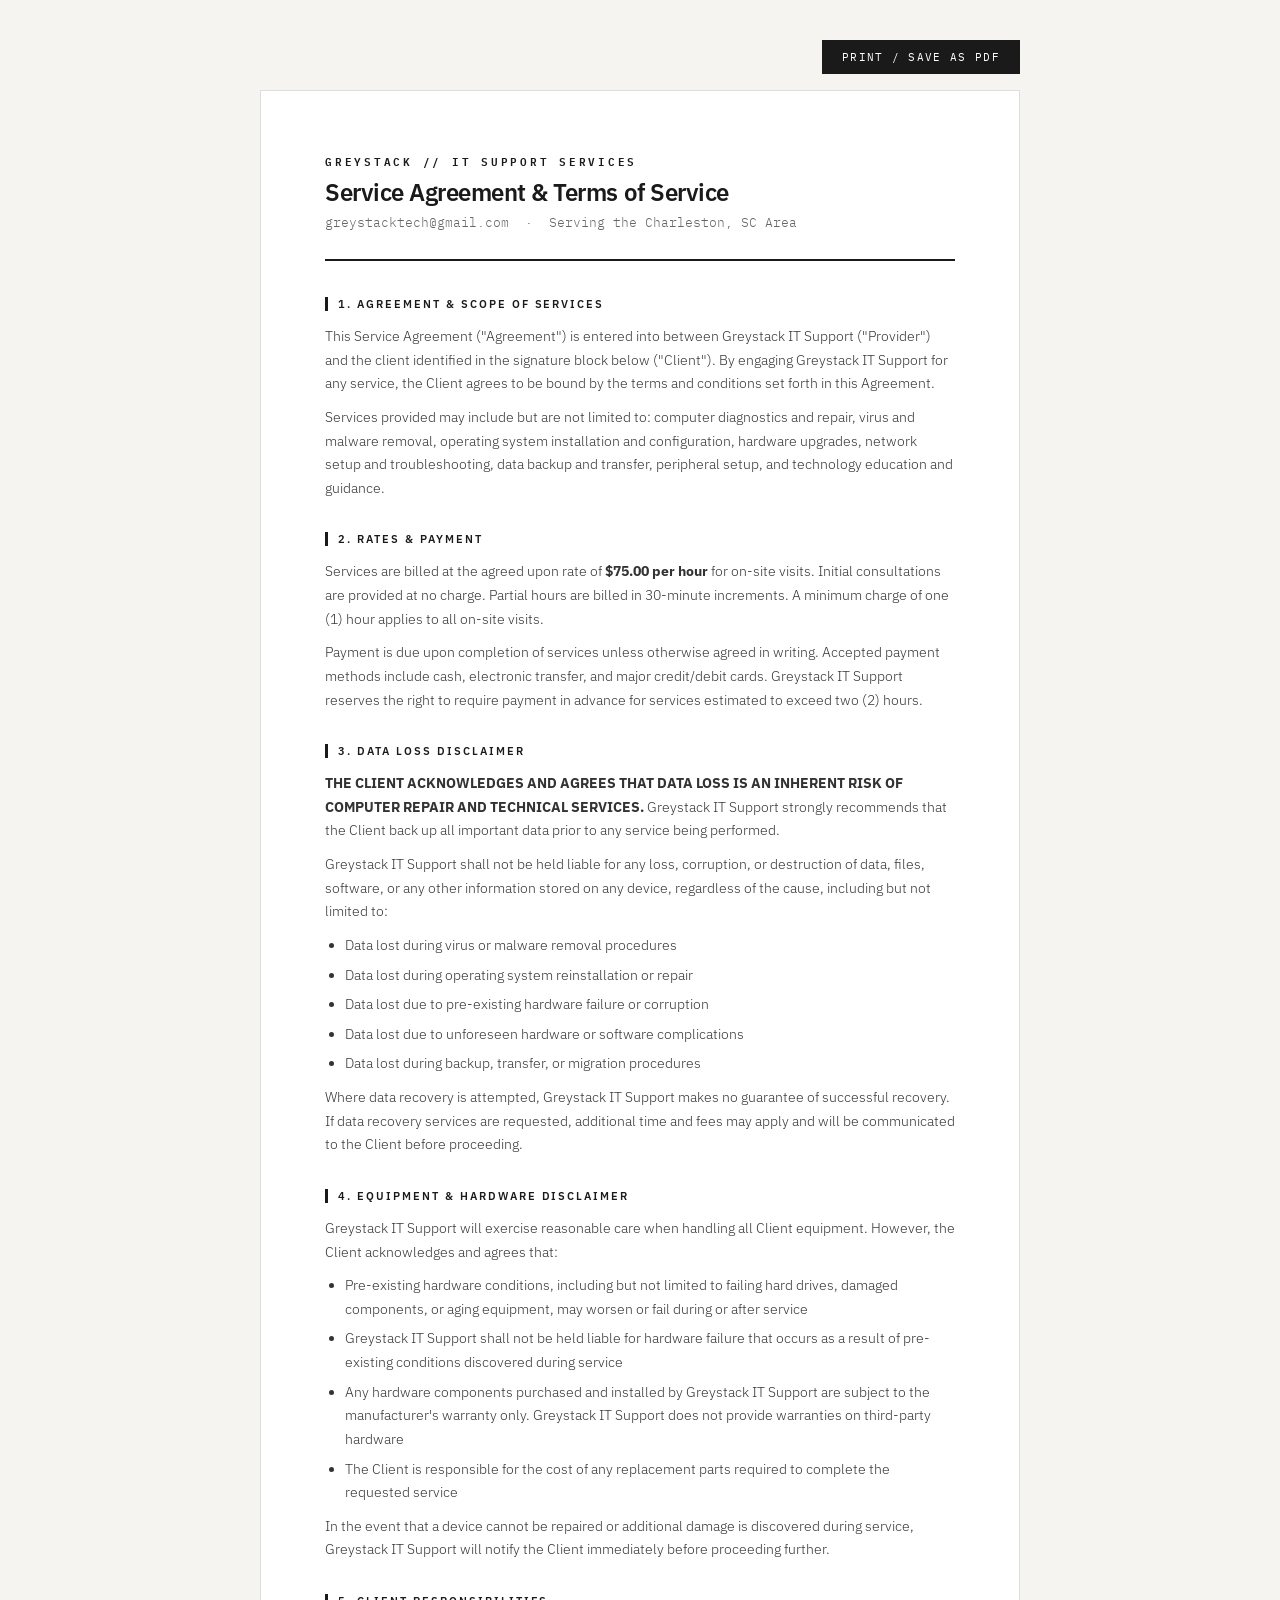
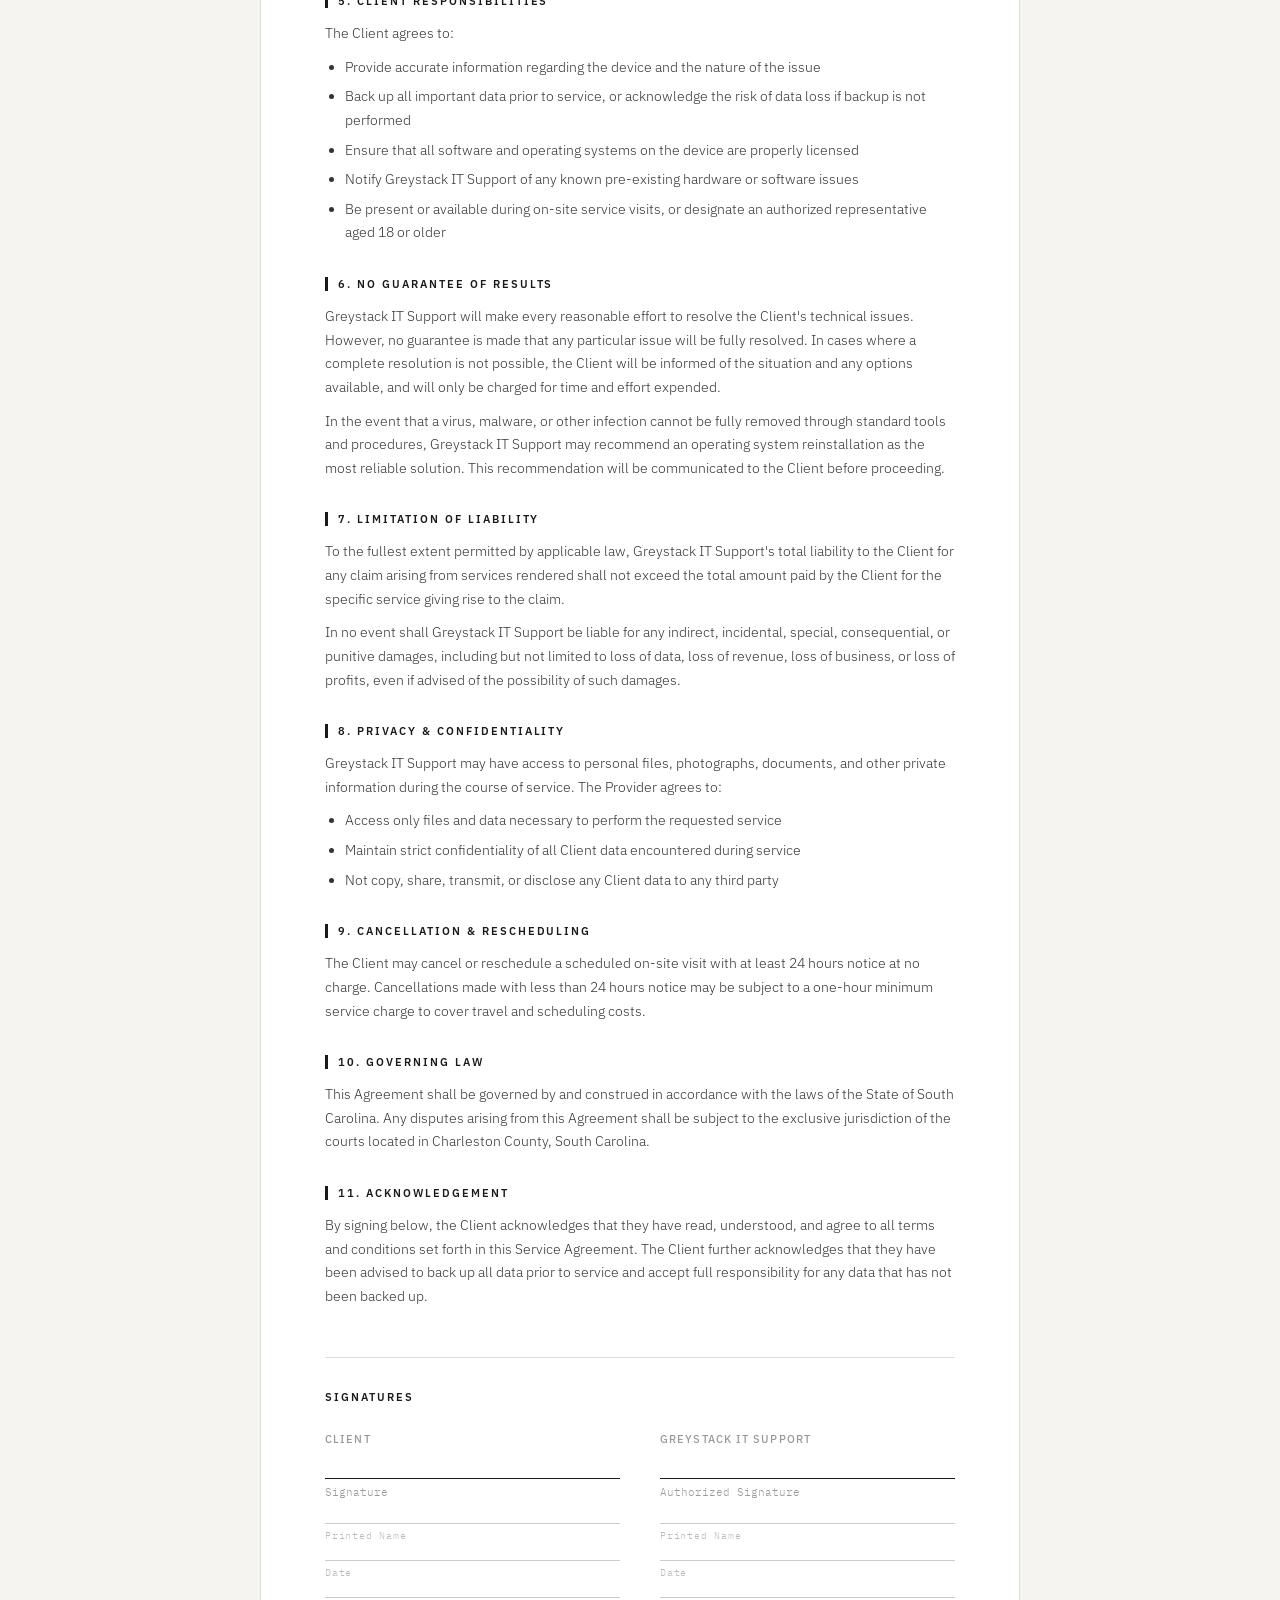
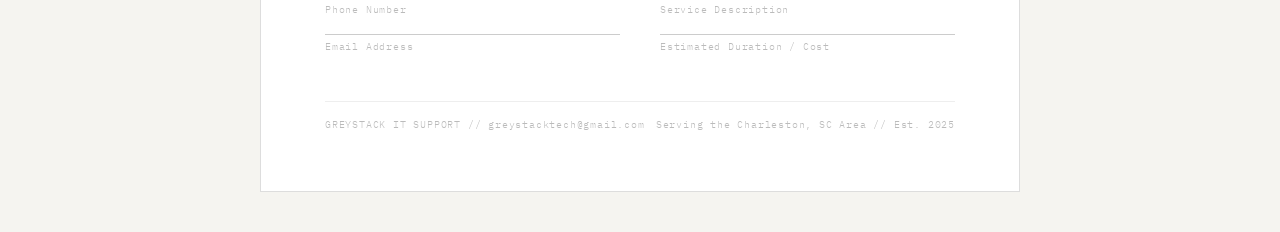
==== agreement.html @ f7b61b0c "Add files via upload" ====
<!DOCTYPE html>
<html lang="en">
<head>
<meta charset="UTF-8">
<meta name="viewport" content="width=device-width, initial-scale=1.0">
<title>Greystack — Service Agreement & Terms</title>
<link href="https://fonts.googleapis.com/css2?family=IBM+Plex+Mono:wght@400;600&family=IBM+Plex+Sans:wght@300;400;500;600&display=swap" rel="stylesheet">
<style>
  *, *::before, *::after { box-sizing: border-box; margin: 0; padding: 0; }

  body {
    background: #f5f4f0;
    font-family: 'IBM Plex Sans', sans-serif;
    font-weight: 300;
    color: #1a1a1a;
    padding: 40px 20px;
  }

  .document {
    max-width: 760px;
    margin: 0 auto;
    background: #fff;
    border: 1px solid #ddd;
    padding: 60px 64px;
  }

  /* Header */
  .doc-header {
    border-bottom: 2px solid #1a1a1a;
    padding-bottom: 28px;
    margin-bottom: 36px;
  }

  .doc-brand {
    font-family: 'IBM Plex Mono', monospace;
    font-size: 11px;
    font-weight: 600;
    letter-spacing: 0.25em;
    text-transform: uppercase;
    color: #1a1a1a;
    margin-bottom: 6px;
  }

  .doc-title {
    font-size: 24px;
    font-weight: 600;
    letter-spacing: -0.02em;
    margin-bottom: 6px;
  }

  .doc-subtitle {
    font-size: 13px;
    color: #666;
    font-family: 'IBM Plex Mono', monospace;
  }

  /* Section */
  .section {
    margin-bottom: 32px;
  }

  .section-title {
    font-size: 11px;
    font-weight: 600;
    letter-spacing: 0.18em;
    text-transform: uppercase;
    color: #1a1a1a;
    border-left: 3px solid #1a1a1a;
    padding-left: 10px;
    margin-bottom: 14px;
  }

  p {
    font-size: 13.5px;
    line-height: 1.75;
    color: #333;
    margin-bottom: 10px;
  }

  ul {
    margin: 10px 0 10px 20px;
  }

  ul li {
    font-size: 13.5px;
    line-height: 1.75;
    color: #333;
    margin-bottom: 6px;
  }

  /* Signature block */
  .signature-block {
    margin-top: 48px;
    border-top: 1px solid #ddd;
    padding-top: 32px;
  }

  .sig-title {
    font-size: 11px;
    font-weight: 600;
    letter-spacing: 0.18em;
    text-transform: uppercase;
    color: #1a1a1a;
    margin-bottom: 28px;
  }

  .sig-grid {
    display: grid;
    grid-template-columns: 1fr 1fr;
    gap: 40px;
  }

  .sig-group { }

  .sig-label {
    font-size: 11px;
    font-weight: 500;
    letter-spacing: 0.1em;
    text-transform: uppercase;
    color: #999;
    margin-bottom: 32px;
  }

  .sig-line {
    border-bottom: 1px solid #1a1a1a;
    height: 1px;
    margin-bottom: 6px;
  }

  .sig-line-label {
    font-size: 11px;
    color: #999;
    font-family: 'IBM Plex Mono', monospace;
  }

  .sig-fields {
    margin-top: 24px;
    display: flex;
    flex-direction: column;
    gap: 18px;
  }

  .sig-field { }

  .sig-field-line {
    border-bottom: 1px solid #ccc;
    height: 1px;
    margin-bottom: 5px;
  }

  .sig-field-label {
    font-size: 10px;
    color: #bbb;
    font-family: 'IBM Plex Mono', monospace;
    letter-spacing: 0.08em;
  }

  /* Footer */
  .doc-footer {
    margin-top: 48px;
    border-top: 1px solid #eee;
    padding-top: 16px;
    display: flex;
    justify-content: space-between;
    align-items: center;
  }

  .doc-footer-left {
    font-family: 'IBM Plex Mono', monospace;
    font-size: 10px;
    color: #bbb;
    letter-spacing: 0.08em;
  }

  .doc-footer-right {
    font-family: 'IBM Plex Mono', monospace;
    font-size: 10px;
    color: #bbb;
    letter-spacing: 0.08em;
  }

  /* Print styles */
  @media print {
    body { background: #fff; padding: 0; }
    .document { border: none; padding: 40px; max-width: 100%; }
    .no-print { display: none; }
  }

  /* Print button */
  .print-bar {
    max-width: 760px;
    margin: 0 auto 16px;
    display: flex;
    justify-content: flex-end;
    gap: 10px;
  }

  .print-btn {
    font-family: 'IBM Plex Mono', monospace;
    font-size: 11px;
    letter-spacing: 0.12em;
    text-transform: uppercase;
    background: #1a1a1a;
    color: #fff;
    border: none;
    padding: 10px 20px;
    cursor: pointer;
    transition: opacity 0.2s;
  }

  .print-btn:hover { opacity: 0.8; }
</style>
</head>
<body>

<div class="print-bar no-print">
  <button class="print-btn" onclick="window.print()">Print / Save as PDF</button>
</div>

<div class="document">

  <div class="doc-header">
    <div class="doc-brand">Greystack // IT Support Services</div>
    <div class="doc-title">Service Agreement &amp; Terms of Service</div>
    <div class="doc-subtitle">greystacktech@gmail.com &nbsp;·&nbsp; Serving the Charleston, SC Area</div>
  </div>

  <!-- Section 1 -->
  <div class="section">
    <div class="section-title">1. Agreement &amp; Scope of Services</div>
    <p>This Service Agreement ("Agreement") is entered into between Greystack IT Support ("Provider") and the client identified in the signature block below ("Client"). By engaging Greystack IT Support for any service, the Client agrees to be bound by the terms and conditions set forth in this Agreement.</p>
    <p>Services provided may include but are not limited to: computer diagnostics and repair, virus and malware removal, operating system installation and configuration, hardware upgrades, network setup and troubleshooting, data backup and transfer, peripheral setup, and technology education and guidance.</p>
  </div>

  <!-- Section 2 -->
  <div class="section">
    <div class="section-title">2. Rates &amp; Payment</div>
    <p>Services are billed at the agreed upon rate of <strong>$75.00 per hour</strong> for on-site visits. Initial consultations are provided at no charge. Partial hours are billed in 30-minute increments. A minimum charge of one (1) hour applies to all on-site visits.</p>
    <p>Payment is due upon completion of services unless otherwise agreed in writing. Accepted payment methods include cash, electronic transfer, and major credit/debit cards. Greystack IT Support reserves the right to require payment in advance for services estimated to exceed two (2) hours.</p>
  </div>

  <!-- Section 3 -->
  <div class="section">
    <div class="section-title">3. Data Loss Disclaimer</div>
    <p><strong>THE CLIENT ACKNOWLEDGES AND AGREES THAT DATA LOSS IS AN INHERENT RISK OF COMPUTER REPAIR AND TECHNICAL SERVICES.</strong> Greystack IT Support strongly recommends that the Client back up all important data prior to any service being performed.</p>
    <p>Greystack IT Support shall not be held liable for any loss, corruption, or destruction of data, files, software, or any other information stored on any device, regardless of the cause, including but not limited to:</p>
    <ul>
      <li>Data lost during virus or malware removal procedures</li>
      <li>Data lost during operating system reinstallation or repair</li>
      <li>Data lost due to pre-existing hardware failure or corruption</li>
      <li>Data lost due to unforeseen hardware or software complications</li>
      <li>Data lost during backup, transfer, or migration procedures</li>
    </ul>
    <p>Where data recovery is attempted, Greystack IT Support makes no guarantee of successful recovery. If data recovery services are requested, additional time and fees may apply and will be communicated to the Client before proceeding.</p>
  </div>

  <!-- Section 4 -->
  <div class="section">
    <div class="section-title">4. Equipment &amp; Hardware Disclaimer</div>
    <p>Greystack IT Support will exercise reasonable care when handling all Client equipment. However, the Client acknowledges and agrees that:</p>
    <ul>
      <li>Pre-existing hardware conditions, including but not limited to failing hard drives, damaged components, or aging equipment, may worsen or fail during or after service</li>
      <li>Greystack IT Support shall not be held liable for hardware failure that occurs as a result of pre-existing conditions discovered during service</li>
      <li>Any hardware components purchased and installed by Greystack IT Support are subject to the manufacturer's warranty only. Greystack IT Support does not provide warranties on third-party hardware</li>
      <li>The Client is responsible for the cost of any replacement parts required to complete the requested service</li>
    </ul>
    <p>In the event that a device cannot be repaired or additional damage is discovered during service, Greystack IT Support will notify the Client immediately before proceeding further.</p>
  </div>

  <!-- Section 5 -->
  <div class="section">
    <div class="section-title">5. Client Responsibilities</div>
    <p>The Client agrees to:</p>
    <ul>
      <li>Provide accurate information regarding the device and the nature of the issue</li>
      <li>Back up all important data prior to service, or acknowledge the risk of data loss if backup is not performed</li>
      <li>Ensure that all software and operating systems on the device are properly licensed</li>
      <li>Notify Greystack IT Support of any known pre-existing hardware or software issues</li>
      <li>Be present or available during on-site service visits, or designate an authorized representative aged 18 or older</li>
    </ul>
  </div>

  <!-- Section 6 -->
  <div class="section">
    <div class="section-title">6. No Guarantee of Results</div>
    <p>Greystack IT Support will make every reasonable effort to resolve the Client's technical issues. However, no guarantee is made that any particular issue will be fully resolved. In cases where a complete resolution is not possible, the Client will be informed of the situation and any options available, and will only be charged for time and effort expended.</p>
    <p>In the event that a virus, malware, or other infection cannot be fully removed through standard tools and procedures, Greystack IT Support may recommend an operating system reinstallation as the most reliable solution. This recommendation will be communicated to the Client before proceeding.</p>
  </div>

  <!-- Section 7 -->
  <div class="section">
    <div class="section-title">7. Limitation of Liability</div>
    <p>To the fullest extent permitted by applicable law, Greystack IT Support's total liability to the Client for any claim arising from services rendered shall not exceed the total amount paid by the Client for the specific service giving rise to the claim.</p>
    <p>In no event shall Greystack IT Support be liable for any indirect, incidental, special, consequential, or punitive damages, including but not limited to loss of data, loss of revenue, loss of business, or loss of profits, even if advised of the possibility of such damages.</p>
  </div>

  <!-- Section 8 -->
  <div class="section">
    <div class="section-title">8. Privacy &amp; Confidentiality</div>
    <p>Greystack IT Support may have access to personal files, photographs, documents, and other private information during the course of service. The Provider agrees to:</p>
    <ul>
      <li>Access only files and data necessary to perform the requested service</li>
      <li>Maintain strict confidentiality of all Client data encountered during service</li>
      <li>Not copy, share, transmit, or disclose any Client data to any third party</li>
    </ul>
  </div>

  <!-- Section 9 -->
  <div class="section">
    <div class="section-title">9. Cancellation &amp; Rescheduling</div>
    <p>The Client may cancel or reschedule a scheduled on-site visit with at least 24 hours notice at no charge. Cancellations made with less than 24 hours notice may be subject to a one-hour minimum service charge to cover travel and scheduling costs.</p>
  </div>

  <!-- Section 10 -->
  <div class="section">
    <div class="section-title">10. Governing Law</div>
    <p>This Agreement shall be governed by and construed in accordance with the laws of the State of South Carolina. Any disputes arising from this Agreement shall be subject to the exclusive jurisdiction of the courts located in Charleston County, South Carolina.</p>
  </div>

  <!-- Section 11 -->
  <div class="section">
    <div class="section-title">11. Acknowledgement</div>
    <p>By signing below, the Client acknowledges that they have read, understood, and agree to all terms and conditions set forth in this Service Agreement. The Client further acknowledges that they have been advised to back up all data prior to service and accept full responsibility for any data that has not been backed up.</p>
  </div>

  <!-- Signature Block -->
  <div class="signature-block">
    <div class="sig-title">Signatures</div>
    <div class="sig-grid">

      <div class="sig-group">
        <div class="sig-label">Client</div>
        <div class="sig-line"></div>
        <div class="sig-line-label">Signature</div>
        <div class="sig-fields">
          <div class="sig-field">
            <div class="sig-field-line"></div>
            <div class="sig-field-label">Printed Name</div>
          </div>
          <div class="sig-field">
            <div class="sig-field-line"></div>
            <div class="sig-field-label">Date</div>
          </div>
          <div class="sig-field">
            <div class="sig-field-line"></div>
            <div class="sig-field-label">Phone Number</div>
          </div>
          <div class="sig-field">
            <div class="sig-field-line"></div>
            <div class="sig-field-label">Email Address</div>
          </div>
        </div>
      </div>

      <div class="sig-group">
        <div class="sig-label">Greystack IT Support</div>
        <div class="sig-line"></div>
        <div class="sig-line-label">Authorized Signature</div>
        <div class="sig-fields">
          <div class="sig-field">
            <div class="sig-field-line"></div>
            <div class="sig-field-label">Printed Name</div>
          </div>
          <div class="sig-field">
            <div class="sig-field-line"></div>
            <div class="sig-field-label">Date</div>
          </div>
          <div class="sig-field">
            <div class="sig-field-line"></div>
            <div class="sig-field-label">Service Description</div>
          </div>
          <div class="sig-field">
            <div class="sig-field-line"></div>
            <div class="sig-field-label">Estimated Duration / Cost</div>
          </div>
        </div>
      </div>

    </div>
  </div>

  <!-- Footer -->
  <div class="doc-footer">
    <div class="doc-footer-left">GREYSTACK IT SUPPORT // greystacktech@gmail.com</div>
    <div class="doc-footer-right">Serving the Charleston, SC Area // Est. 2025</div>
  </div>

</div>

</body>
</html>
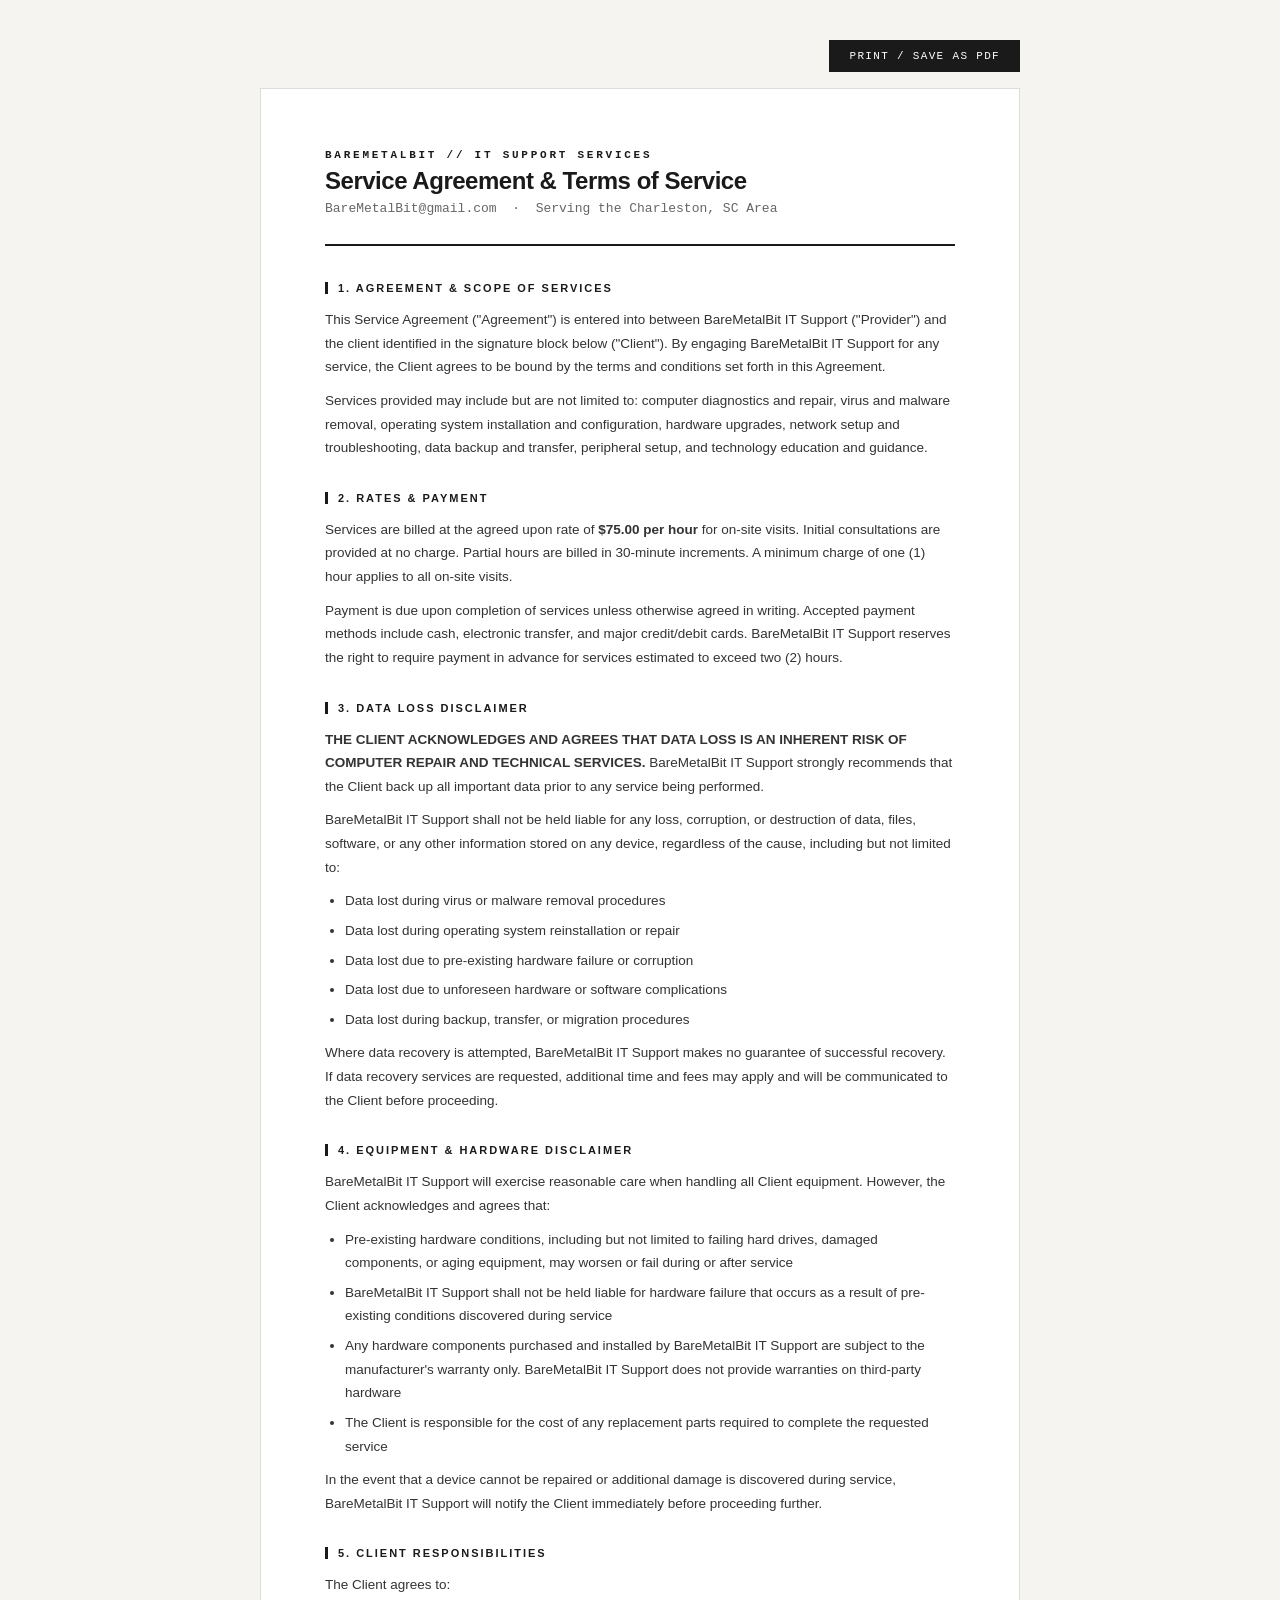
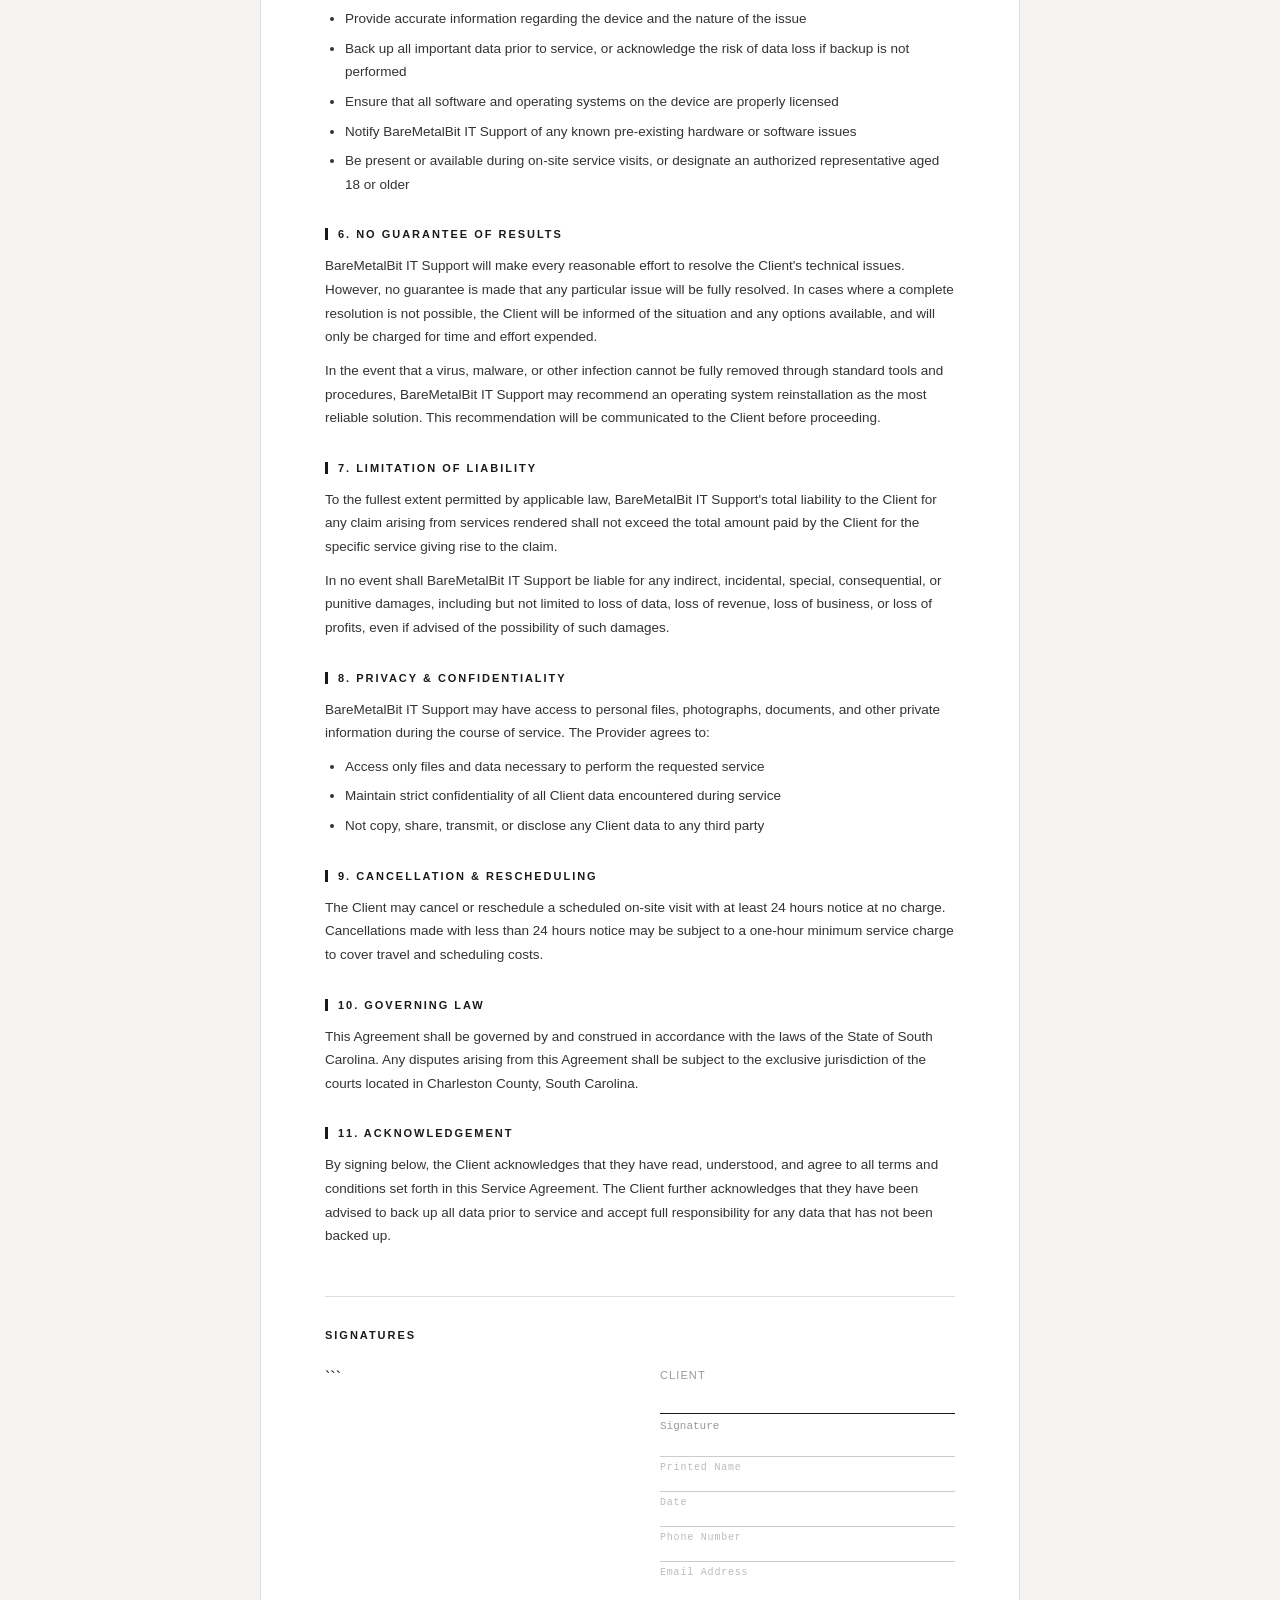
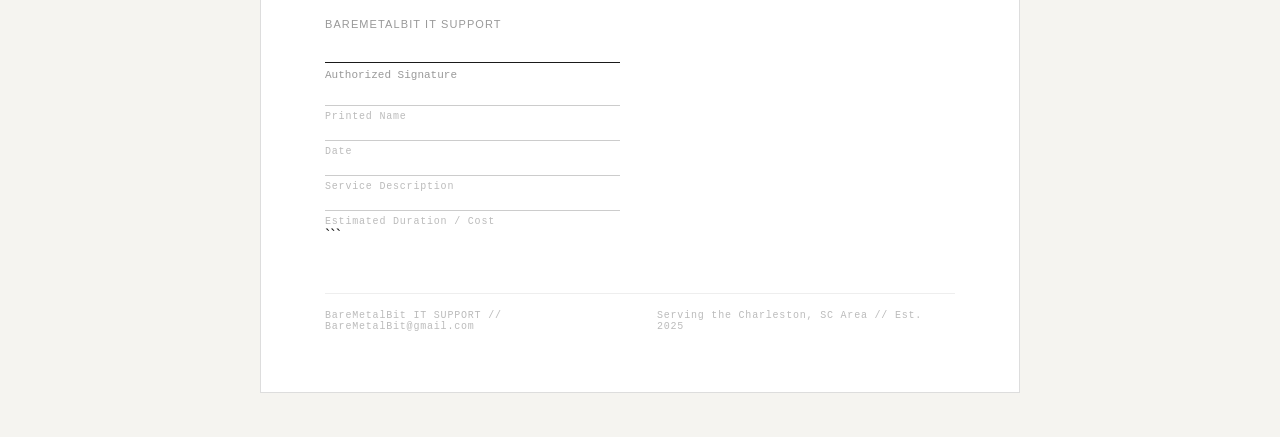
==== commit 776cc26d: "Update agreement.html changing grey to bare" ====
--- a/agreement.html
+++ b/agreement.html
@@ -1,391 +1,409 @@
-<!DOCTYPE html>
-<html lang="en">
-<head>
-<meta charset="UTF-8">
-<meta name="viewport" content="width=device-width, initial-scale=1.0">
-<title>Greystack — Service Agreement & Terms</title>
-<link href="https://fonts.googleapis.com/css2?family=IBM+Plex+Mono:wght@400;600&family=IBM+Plex+Sans:wght@300;400;500;600&display=swap" rel="stylesheet">
-<style>
-  *, *::before, *::after { box-sizing: border-box; margin: 0; padding: 0; }
-
-  body {
-    background: #f5f4f0;
-    font-family: 'IBM Plex Sans', sans-serif;
-    font-weight: 300;
-    color: #1a1a1a;
-    padding: 40px 20px;
-  }
-
-  .document {
-    max-width: 760px;
-    margin: 0 auto;
-    background: #fff;
-    border: 1px solid #ddd;
-    padding: 60px 64px;
-  }
-
-  /* Header */
-  .doc-header {
-    border-bottom: 2px solid #1a1a1a;
-    padding-bottom: 28px;
-    margin-bottom: 36px;
-  }
-
-  .doc-brand {
-    font-family: 'IBM Plex Mono', monospace;
-    font-size: 11px;
-    font-weight: 600;
-    letter-spacing: 0.25em;
-    text-transform: uppercase;
-    color: #1a1a1a;
-    margin-bottom: 6px;
-  }
-
-  .doc-title {
-    font-size: 24px;
-    font-weight: 600;
-    letter-spacing: -0.02em;
-    margin-bottom: 6px;
-  }
-
-  .doc-subtitle {
-    font-size: 13px;
-    color: #666;
-    font-family: 'IBM Plex Mono', monospace;
-  }
-
-  /* Section */
-  .section {
-    margin-bottom: 32px;
-  }
-
-  .section-title {
-    font-size: 11px;
-    font-weight: 600;
-    letter-spacing: 0.18em;
-    text-transform: uppercase;
-    color: #1a1a1a;
-    border-left: 3px solid #1a1a1a;
-    padding-left: 10px;
-    margin-bottom: 14px;
-  }
-
-  p {
-    font-size: 13.5px;
-    line-height: 1.75;
-    color: #333;
-    margin-bottom: 10px;
-  }
-
-  ul {
-    margin: 10px 0 10px 20px;
-  }
-
-  ul li {
-    font-size: 13.5px;
-    line-height: 1.75;
-    color: #333;
-    margin-bottom: 6px;
-  }
-
-  /* Signature block */
-  .signature-block {
-    margin-top: 48px;
-    border-top: 1px solid #ddd;
-    padding-top: 32px;
-  }
-
-  .sig-title {
-    font-size: 11px;
-    font-weight: 600;
-    letter-spacing: 0.18em;
-    text-transform: uppercase;
-    color: #1a1a1a;
-    margin-bottom: 28px;
-  }
-
-  .sig-grid {
-    display: grid;
-    grid-template-columns: 1fr 1fr;
-    gap: 40px;
-  }
-
-  .sig-group { }
-
-  .sig-label {
-    font-size: 11px;
-    font-weight: 500;
-    letter-spacing: 0.1em;
-    text-transform: uppercase;
-    color: #999;
-    margin-bottom: 32px;
-  }
-
-  .sig-line {
-    border-bottom: 1px solid #1a1a1a;
-    height: 1px;
-    margin-bottom: 6px;
-  }
-
-  .sig-line-label {
-    font-size: 11px;
-    color: #999;
-    font-family: 'IBM Plex Mono', monospace;
-  }
-
-  .sig-fields {
-    margin-top: 24px;
-    display: flex;
-    flex-direction: column;
-    gap: 18px;
-  }
-
-  .sig-field { }
-
-  .sig-field-line {
-    border-bottom: 1px solid #ccc;
-    height: 1px;
-    margin-bottom: 5px;
-  }
-
-  .sig-field-label {
-    font-size: 10px;
-    color: #bbb;
-    font-family: 'IBM Plex Mono', monospace;
-    letter-spacing: 0.08em;
-  }
-
-  /* Footer */
-  .doc-footer {
-    margin-top: 48px;
-    border-top: 1px solid #eee;
-    padding-top: 16px;
-    display: flex;
-    justify-content: space-between;
-    align-items: center;
-  }
-
-  .doc-footer-left {
-    font-family: 'IBM Plex Mono', monospace;
-    font-size: 10px;
-    color: #bbb;
-    letter-spacing: 0.08em;
-  }
-
-  .doc-footer-right {
-    font-family: 'IBM Plex Mono', monospace;
-    font-size: 10px;
-    color: #bbb;
-    letter-spacing: 0.08em;
-  }
-
-  /* Print styles */
-  @media print {
-    body { background: #fff; padding: 0; }
-    .document { border: none; padding: 40px; max-width: 100%; }
-    .no-print { display: none; }
-  }
-
-  /* Print button */
-  .print-bar {
-    max-width: 760px;
-    margin: 0 auto 16px;
-    display: flex;
-    justify-content: flex-end;
-    gap: 10px;
-  }
-
-  .print-btn {
-    font-family: 'IBM Plex Mono', monospace;
-    font-size: 11px;
-    letter-spacing: 0.12em;
-    text-transform: uppercase;
-    background: #1a1a1a;
-    color: #fff;
-    border: none;
-    padding: 10px 20px;
-    cursor: pointer;
-    transition: opacity 0.2s;
-  }
-
-  .print-btn:hover { opacity: 0.8; }
-</style>
-</head>
-<body>
-
-<div class="print-bar no-print">
-  <button class="print-btn" onclick="window.print()">Print / Save as PDF</button>
-</div>
-
-<div class="document">
-
-  <div class="doc-header">
-    <div class="doc-brand">Greystack // IT Support Services</div>
-    <div class="doc-title">Service Agreement &amp; Terms of Service</div>
-    <div class="doc-subtitle">greystacktech@gmail.com &nbsp;·&nbsp; Serving the Charleston, SC Area</div>
-  </div>
-
-  <!-- Section 1 -->
-  <div class="section">
-    <div class="section-title">1. Agreement &amp; Scope of Services</div>
-    <p>This Service Agreement ("Agreement") is entered into between Greystack IT Support ("Provider") and the client identified in the signature block below ("Client"). By engaging Greystack IT Support for any service, the Client agrees to be bound by the terms and conditions set forth in this Agreement.</p>
-    <p>Services provided may include but are not limited to: computer diagnostics and repair, virus and malware removal, operating system installation and configuration, hardware upgrades, network setup and troubleshooting, data backup and transfer, peripheral setup, and technology education and guidance.</p>
-  </div>
-
-  <!-- Section 2 -->
-  <div class="section">
-    <div class="section-title">2. Rates &amp; Payment</div>
-    <p>Services are billed at the agreed upon rate of <strong>$75.00 per hour</strong> for on-site visits. Initial consultations are provided at no charge. Partial hours are billed in 30-minute increments. A minimum charge of one (1) hour applies to all on-site visits.</p>
-    <p>Payment is due upon completion of services unless otherwise agreed in writing. Accepted payment methods include cash, electronic transfer, and major credit/debit cards. Greystack IT Support reserves the right to require payment in advance for services estimated to exceed two (2) hours.</p>
-  </div>
-
-  <!-- Section 3 -->
-  <div class="section">
-    <div class="section-title">3. Data Loss Disclaimer</div>
-    <p><strong>THE CLIENT ACKNOWLEDGES AND AGREES THAT DATA LOSS IS AN INHERENT RISK OF COMPUTER REPAIR AND TECHNICAL SERVICES.</strong> Greystack IT Support strongly recommends that the Client back up all important data prior to any service being performed.</p>
-    <p>Greystack IT Support shall not be held liable for any loss, corruption, or destruction of data, files, software, or any other information stored on any device, regardless of the cause, including but not limited to:</p>
-    <ul>
-      <li>Data lost during virus or malware removal procedures</li>
-      <li>Data lost during operating system reinstallation or repair</li>
-      <li>Data lost due to pre-existing hardware failure or corruption</li>
-      <li>Data lost due to unforeseen hardware or software complications</li>
-      <li>Data lost during backup, transfer, or migration procedures</li>
-    </ul>
-    <p>Where data recovery is attempted, Greystack IT Support makes no guarantee of successful recovery. If data recovery services are requested, additional time and fees may apply and will be communicated to the Client before proceeding.</p>
-  </div>
-
-  <!-- Section 4 -->
-  <div class="section">
-    <div class="section-title">4. Equipment &amp; Hardware Disclaimer</div>
-    <p>Greystack IT Support will exercise reasonable care when handling all Client equipment. However, the Client acknowledges and agrees that:</p>
-    <ul>
-      <li>Pre-existing hardware conditions, including but not limited to failing hard drives, damaged components, or aging equipment, may worsen or fail during or after service</li>
-      <li>Greystack IT Support shall not be held liable for hardware failure that occurs as a result of pre-existing conditions discovered during service</li>
-      <li>Any hardware components purchased and installed by Greystack IT Support are subject to the manufacturer's warranty only. Greystack IT Support does not provide warranties on third-party hardware</li>
-      <li>The Client is responsible for the cost of any replacement parts required to complete the requested service</li>
-    </ul>
-    <p>In the event that a device cannot be repaired or additional damage is discovered during service, Greystack IT Support will notify the Client immediately before proceeding further.</p>
-  </div>
-
-  <!-- Section 5 -->
-  <div class="section">
-    <div class="section-title">5. Client Responsibilities</div>
-    <p>The Client agrees to:</p>
-    <ul>
-      <li>Provide accurate information regarding the device and the nature of the issue</li>
-      <li>Back up all important data prior to service, or acknowledge the risk of data loss if backup is not performed</li>
-      <li>Ensure that all software and operating systems on the device are properly licensed</li>
-      <li>Notify Greystack IT Support of any known pre-existing hardware or software issues</li>
-      <li>Be present or available during on-site service visits, or designate an authorized representative aged 18 or older</li>
-    </ul>
-  </div>
-
-  <!-- Section 6 -->
-  <div class="section">
-    <div class="section-title">6. No Guarantee of Results</div>
-    <p>Greystack IT Support will make every reasonable effort to resolve the Client's technical issues. However, no guarantee is made that any particular issue will be fully resolved. In cases where a complete resolution is not possible, the Client will be informed of the situation and any options available, and will only be charged for time and effort expended.</p>
-    <p>In the event that a virus, malware, or other infection cannot be fully removed through standard tools and procedures, Greystack IT Support may recommend an operating system reinstallation as the most reliable solution. This recommendation will be communicated to the Client before proceeding.</p>
-  </div>
-
-  <!-- Section 7 -->
-  <div class="section">
-    <div class="section-title">7. Limitation of Liability</div>
-    <p>To the fullest extent permitted by applicable law, Greystack IT Support's total liability to the Client for any claim arising from services rendered shall not exceed the total amount paid by the Client for the specific service giving rise to the claim.</p>
-    <p>In no event shall Greystack IT Support be liable for any indirect, incidental, special, consequential, or punitive damages, including but not limited to loss of data, loss of revenue, loss of business, or loss of profits, even if advised of the possibility of such damages.</p>
-  </div>
-
-  <!-- Section 8 -->
-  <div class="section">
-    <div class="section-title">8. Privacy &amp; Confidentiality</div>
-    <p>Greystack IT Support may have access to personal files, photographs, documents, and other private information during the course of service. The Provider agrees to:</p>
-    <ul>
-      <li>Access only files and data necessary to perform the requested service</li>
-      <li>Maintain strict confidentiality of all Client data encountered during service</li>
-      <li>Not copy, share, transmit, or disclose any Client data to any third party</li>
-    </ul>
-  </div>
-
-  <!-- Section 9 -->
-  <div class="section">
-    <div class="section-title">9. Cancellation &amp; Rescheduling</div>
-    <p>The Client may cancel or reschedule a scheduled on-site visit with at least 24 hours notice at no charge. Cancellations made with less than 24 hours notice may be subject to a one-hour minimum service charge to cover travel and scheduling costs.</p>
-  </div>
-
-  <!-- Section 10 -->
-  <div class="section">
-    <div class="section-title">10. Governing Law</div>
-    <p>This Agreement shall be governed by and construed in accordance with the laws of the State of South Carolina. Any disputes arising from this Agreement shall be subject to the exclusive jurisdiction of the courts located in Charleston County, South Carolina.</p>
-  </div>
-
-  <!-- Section 11 -->
-  <div class="section">
-    <div class="section-title">11. Acknowledgement</div>
-    <p>By signing below, the Client acknowledges that they have read, understood, and agree to all terms and conditions set forth in this Service Agreement. The Client further acknowledges that they have been advised to back up all data prior to service and accept full responsibility for any data that has not been backed up.</p>
-  </div>
-
-  <!-- Signature Block -->
-  <div class="signature-block">
-    <div class="sig-title">Signatures</div>
-    <div class="sig-grid">
-
-      <div class="sig-group">
-        <div class="sig-label">Client</div>
-        <div class="sig-line"></div>
-        <div class="sig-line-label">Signature</div>
-        <div class="sig-fields">
-          <div class="sig-field">
-            <div class="sig-field-line"></div>
-            <div class="sig-field-label">Printed Name</div>
-          </div>
-          <div class="sig-field">
-            <div class="sig-field-line"></div>
-            <div class="sig-field-label">Date</div>
-          </div>
-          <div class="sig-field">
-            <div class="sig-field-line"></div>
-            <div class="sig-field-label">Phone Number</div>
-          </div>
-          <div class="sig-field">
-            <div class="sig-field-line"></div>
-            <div class="sig-field-label">Email Address</div>
-          </div>
-        </div>
-      </div>
-
-      <div class="sig-group">
-        <div class="sig-label">Greystack IT Support</div>
-        <div class="sig-line"></div>
-        <div class="sig-line-label">Authorized Signature</div>
-        <div class="sig-fields">
-          <div class="sig-field">
-            <div class="sig-field-line"></div>
-            <div class="sig-field-label">Printed Name</div>
-          </div>
-          <div class="sig-field">
-            <div class="sig-field-line"></div>
-            <div class="sig-field-label">Date</div>
-          </div>
-          <div class="sig-field">
-            <div class="sig-field-line"></div>
-            <div class="sig-field-label">Service Description</div>
-          </div>
-          <div class="sig-field">
-            <div class="sig-field-line"></div>
-            <div class="sig-field-label">Estimated Duration / Cost</div>
-          </div>
-        </div>
-      </div>
-
-    </div>
-  </div>
-
-  <!-- Footer -->
-  <div class="doc-footer">
-    <div class="doc-footer-left">GREYSTACK IT SUPPORT // greystacktech@gmail.com</div>
-    <div class="doc-footer-right">Serving the Charleston, SC Area // Est. 2025</div>
-  </div>
-
-</div>
-
-</body>
-</html>+<!DOCTYPE html>
+
+<html lang="en">
+<head>
+<meta charset="UTF-8">
+<meta name="viewport" content="width=device-width, initial-scale=1.0">
+<title>BareMetalBit — Service Agreement & Terms</title>
+<link href="https://fonts.googleapis.com/css2?family=IBM+Plex+Mono:wght@400;600&family=IBM+Plex+Sans:wght@300;400;500;600&display=swap" rel="stylesheet">
+<style>
+  *, *::before, *::after { box-sizing: border-box; margin: 0; padding: 0; }
+
+body {
+background: #f5f4f0;
+font-family: ‘IBM Plex Sans’, sans-serif;
+font-weight: 300;
+color: #1a1a1a;
+padding: 40px 20px;
+}
+
+.document {
+max-width: 760px;
+margin: 0 auto;
+background: #fff;
+border: 1px solid #ddd;
+padding: 60px 64px;
+}
+
+/* Header */
+.doc-header {
+border-bottom: 2px solid #1a1a1a;
+padding-bottom: 28px;
+margin-bottom: 36px;
+}
+
+.doc-brand {
+font-family: ‘IBM Plex Mono’, monospace;
+font-size: 11px;
+font-weight: 600;
+letter-spacing: 0.25em;
+text-transform: uppercase;
+color: #1a1a1a;
+margin-bottom: 6px;
+}
+
+.doc-title {
+font-size: 24px;
+font-weight: 600;
+letter-spacing: -0.02em;
+margin-bottom: 6px;
+}
+
+.doc-subtitle {
+font-size: 13px;
+color: #666;
+font-family: ‘IBM Plex Mono’, monospace;
+}
+
+/* Section */
+.section {
+margin-bottom: 32px;
+}
+
+.section-title {
+font-size: 11px;
+font-weight: 600;
+letter-spacing: 0.18em;
+text-transform: uppercase;
+color: #1a1a1a;
+border-left: 3px solid #1a1a1a;
+padding-left: 10px;
+margin-bottom: 14px;
+}
+
+p {
+font-size: 13.5px;
+line-height: 1.75;
+color: #333;
+margin-bottom: 10px;
+}
+
+ul {
+margin: 10px 0 10px 20px;
+}
+
+ul li {
+font-size: 13.5px;
+line-height: 1.75;
+color: #333;
+margin-bottom: 6px;
+}
+
+/* Signature block */
+.signature-block {
+margin-top: 48px;
+border-top: 1px solid #ddd;
+padding-top: 32px;
+}
+
+.sig-title {
+font-size: 11px;
+font-weight: 600;
+letter-spacing: 0.18em;
+text-transform: uppercase;
+color: #1a1a1a;
+margin-bottom: 28px;
+}
+
+.sig-grid {
+display: grid;
+grid-template-columns: 1fr 1fr;
+gap: 40px;
+}
+
+.sig-group { }
+
+.sig-label {
+font-size: 11px;
+font-weight: 500;
+letter-spacing: 0.1em;
+text-transform: uppercase;
+color: #999;
+margin-bottom: 32px;
+}
+
+.sig-line {
+border-bottom: 1px solid #1a1a1a;
+height: 1px;
+margin-bottom: 6px;
+}
+
+.sig-line-label {
+font-size: 11px;
+color: #999;
+font-family: ‘IBM Plex Mono’, monospace;
+}
+
+.sig-fields {
+margin-top: 24px;
+display: flex;
+flex-direction: column;
+gap: 18px;
+}
+
+.sig-field { }
+
+.sig-field-line {
+border-bottom: 1px solid #ccc;
+height: 1px;
+margin-bottom: 5px;
+}
+
+.sig-field-label {
+font-size: 10px;
+color: #bbb;
+font-family: ‘IBM Plex Mono’, monospace;
+letter-spacing: 0.08em;
+}
+
+/* Footer */
+.doc-footer {
+margin-top: 48px;
+border-top: 1px solid #eee;
+padding-top: 16px;
+display: flex;
+justify-content: space-between;
+align-items: center;
+}
+
+.doc-footer-left {
+font-family: ‘IBM Plex Mono’, monospace;
+font-size: 10px;
+color: #bbb;
+letter-spacing: 0.08em;
+}
+
+.doc-footer-right {
+font-family: ‘IBM Plex Mono’, monospace;
+font-size: 10px;
+color: #bbb;
+letter-spacing: 0.08em;
+}
+
+/* Print styles */
+@media print {
+body { background: #fff; padding: 0; }
+.document { border: none; padding: 40px; max-width: 100%; }
+.no-print { display: none; }
+}
+
+/* Print button */
+.print-bar {
+max-width: 760px;
+margin: 0 auto 16px;
+display: flex;
+justify-content: flex-end;
+gap: 10px;
+}
+
+.print-btn {
+font-family: ‘IBM Plex Mono’, monospace;
+font-size: 11px;
+letter-spacing: 0.12em;
+text-transform: uppercase;
+background: #1a1a1a;
+color: #fff;
+border: none;
+padding: 10px 20px;
+cursor: pointer;
+transition: opacity 0.2s;
+}
+
+.print-btn:hover { opacity: 0.8; }
+</style>
+
+</head>
+<body>
+
+<div class="print-bar no-print">
+  <button class="print-btn" onclick="window.print()">Print / Save as PDF</button>
+</div>
+
+<div class="document">
+
+  <div class="doc-header">
+    <div class="doc-brand">BareMetalBit // IT Support Services</div>
+    <div class="doc-title">Service Agreement &amp; Terms of Service</div>
+    <div class="doc-subtitle">BareMetalBit@gmail.com &nbsp;·&nbsp; Serving the Charleston, SC Area</div>
+  </div>
+
+  <!-- Section 1 -->
+
+  <div class="section">
+    <div class="section-title">1. Agreement &amp; Scope of Services</div>
+    <p>This Service Agreement ("Agreement") is entered into between BareMetalBit IT Support ("Provider") and the client identified in the signature block below ("Client"). By engaging BareMetalBit IT Support for any service, the Client agrees to be bound by the terms and conditions set forth in this Agreement.</p>
+    <p>Services provided may include but are not limited to: computer diagnostics and repair, virus and malware removal, operating system installation and configuration, hardware upgrades, network setup and troubleshooting, data backup and transfer, peripheral setup, and technology education and guidance.</p>
+  </div>
+
+  <!-- Section 2 -->
+
+  <div class="section">
+    <div class="section-title">2. Rates &amp; Payment</div>
+    <p>Services are billed at the agreed upon rate of <strong>$75.00 per hour</strong> for on-site visits. Initial consultations are provided at no charge. Partial hours are billed in 30-minute increments. A minimum charge of one (1) hour applies to all on-site visits.</p>
+    <p>Payment is due upon completion of services unless otherwise agreed in writing. Accepted payment methods include cash, electronic transfer, and major credit/debit cards. BareMetalBit IT Support reserves the right to require payment in advance for services estimated to exceed two (2) hours.</p>
+  </div>
+
+  <!-- Section 3 -->
+
+  <div class="section">
+    <div class="section-title">3. Data Loss Disclaimer</div>
+    <p><strong>THE CLIENT ACKNOWLEDGES AND AGREES THAT DATA LOSS IS AN INHERENT RISK OF COMPUTER REPAIR AND TECHNICAL SERVICES.</strong> BareMetalBit IT Support strongly recommends that the Client back up all important data prior to any service being performed.</p>
+    <p>BareMetalBit IT Support shall not be held liable for any loss, corruption, or destruction of data, files, software, or any other information stored on any device, regardless of the cause, including but not limited to:</p>
+    <ul>
+      <li>Data lost during virus or malware removal procedures</li>
+      <li>Data lost during operating system reinstallation or repair</li>
+      <li>Data lost due to pre-existing hardware failure or corruption</li>
+      <li>Data lost due to unforeseen hardware or software complications</li>
+      <li>Data lost during backup, transfer, or migration procedures</li>
+    </ul>
+    <p>Where data recovery is attempted, BareMetalBit IT Support makes no guarantee of successful recovery. If data recovery services are requested, additional time and fees may apply and will be communicated to the Client before proceeding.</p>
+  </div>
+
+  <!-- Section 4 -->
+
+  <div class="section">
+    <div class="section-title">4. Equipment &amp; Hardware Disclaimer</div>
+    <p>BareMetalBit IT Support will exercise reasonable care when handling all Client equipment. However, the Client acknowledges and agrees that:</p>
+    <ul>
+      <li>Pre-existing hardware conditions, including but not limited to failing hard drives, damaged components, or aging equipment, may worsen or fail during or after service</li>
+      <li>BareMetalBit IT Support shall not be held liable for hardware failure that occurs as a result of pre-existing conditions discovered during service</li>
+      <li>Any hardware components purchased and installed by BareMetalBit IT Support are subject to the manufacturer's warranty only. BareMetalBit IT Support does not provide warranties on third-party hardware</li>
+      <li>The Client is responsible for the cost of any replacement parts required to complete the requested service</li>
+    </ul>
+    <p>In the event that a device cannot be repaired or additional damage is discovered during service, BareMetalBit IT Support will notify the Client immediately before proceeding further.</p>
+  </div>
+
+  <!-- Section 5 -->
+
+  <div class="section">
+    <div class="section-title">5. Client Responsibilities</div>
+    <p>The Client agrees to:</p>
+    <ul>
+      <li>Provide accurate information regarding the device and the nature of the issue</li>
+      <li>Back up all important data prior to service, or acknowledge the risk of data loss if backup is not performed</li>
+      <li>Ensure that all software and operating systems on the device are properly licensed</li>
+      <li>Notify BareMetalBit IT Support of any known pre-existing hardware or software issues</li>
+      <li>Be present or available during on-site service visits, or designate an authorized representative aged 18 or older</li>
+    </ul>
+  </div>
+
+  <!-- Section 6 -->
+
+  <div class="section">
+    <div class="section-title">6. No Guarantee of Results</div>
+    <p>BareMetalBit IT Support will make every reasonable effort to resolve the Client's technical issues. However, no guarantee is made that any particular issue will be fully resolved. In cases where a complete resolution is not possible, the Client will be informed of the situation and any options available, and will only be charged for time and effort expended.</p>
+    <p>In the event that a virus, malware, or other infection cannot be fully removed through standard tools and procedures, BareMetalBit IT Support may recommend an operating system reinstallation as the most reliable solution. This recommendation will be communicated to the Client before proceeding.</p>
+  </div>
+
+  <!-- Section 7 -->
+
+  <div class="section">
+    <div class="section-title">7. Limitation of Liability</div>
+    <p>To the fullest extent permitted by applicable law, BareMetalBit IT Support's total liability to the Client for any claim arising from services rendered shall not exceed the total amount paid by the Client for the specific service giving rise to the claim.</p>
+    <p>In no event shall BareMetalBit IT Support be liable for any indirect, incidental, special, consequential, or punitive damages, including but not limited to loss of data, loss of revenue, loss of business, or loss of profits, even if advised of the possibility of such damages.</p>
+  </div>
+
+  <!-- Section 8 -->
+
+  <div class="section">
+    <div class="section-title">8. Privacy &amp; Confidentiality</div>
+    <p>BareMetalBit IT Support may have access to personal files, photographs, documents, and other private information during the course of service. The Provider agrees to:</p>
+    <ul>
+      <li>Access only files and data necessary to perform the requested service</li>
+      <li>Maintain strict confidentiality of all Client data encountered during service</li>
+      <li>Not copy, share, transmit, or disclose any Client data to any third party</li>
+    </ul>
+  </div>
+
+  <!-- Section 9 -->
+
+  <div class="section">
+    <div class="section-title">9. Cancellation &amp; Rescheduling</div>
+    <p>The Client may cancel or reschedule a scheduled on-site visit with at least 24 hours notice at no charge. Cancellations made with less than 24 hours notice may be subject to a one-hour minimum service charge to cover travel and scheduling costs.</p>
+  </div>
+
+  <!-- Section 10 -->
+
+  <div class="section">
+    <div class="section-title">10. Governing Law</div>
+    <p>This Agreement shall be governed by and construed in accordance with the laws of the State of South Carolina. Any disputes arising from this Agreement shall be subject to the exclusive jurisdiction of the courts located in Charleston County, South Carolina.</p>
+  </div>
+
+  <!-- Section 11 -->
+
+  <div class="section">
+    <div class="section-title">11. Acknowledgement</div>
+    <p>By signing below, the Client acknowledges that they have read, understood, and agree to all terms and conditions set forth in this Service Agreement. The Client further acknowledges that they have been advised to back up all data prior to service and accept full responsibility for any data that has not been backed up.</p>
+  </div>
+
+  <!-- Signature Block -->
+
+  <div class="signature-block">
+    <div class="sig-title">Signatures</div>
+    <div class="sig-grid">
+
+```
+  <div class="sig-group">
+    <div class="sig-label">Client</div>
+    <div class="sig-line"></div>
+    <div class="sig-line-label">Signature</div>
+    <div class="sig-fields">
+      <div class="sig-field">
+        <div class="sig-field-line"></div>
+        <div class="sig-field-label">Printed Name</div>
+      </div>
+      <div class="sig-field">
+        <div class="sig-field-line"></div>
+        <div class="sig-field-label">Date</div>
+      </div>
+      <div class="sig-field">
+        <div class="sig-field-line"></div>
+        <div class="sig-field-label">Phone Number</div>
+      </div>
+      <div class="sig-field">
+        <div class="sig-field-line"></div>
+        <div class="sig-field-label">Email Address</div>
+      </div>
+    </div>
+  </div>
+
+  <div class="sig-group">
+    <div class="sig-label">BareMetalBit IT Support</div>
+    <div class="sig-line"></div>
+    <div class="sig-line-label">Authorized Signature</div>
+    <div class="sig-fields">
+      <div class="sig-field">
+        <div class="sig-field-line"></div>
+        <div class="sig-field-label">Printed Name</div>
+      </div>
+      <div class="sig-field">
+        <div class="sig-field-line"></div>
+        <div class="sig-field-label">Date</div>
+      </div>
+      <div class="sig-field">
+        <div class="sig-field-line"></div>
+        <div class="sig-field-label">Service Description</div>
+      </div>
+      <div class="sig-field">
+        <div class="sig-field-line"></div>
+        <div class="sig-field-label">Estimated Duration / Cost</div>
+      </div>
+    </div>
+  </div>
+
+</div>
+```
+
+  </div>
+
+  <!-- Footer -->
+
+  <div class="doc-footer">
+    <div class="doc-footer-left">BareMetalBit IT SUPPORT // BareMetalBit@gmail.com</div>
+    <div class="doc-footer-right">Serving the Charleston, SC Area // Est. 2025</div>
+  </div>
+
+</div>
+
+</body>
+</html>
